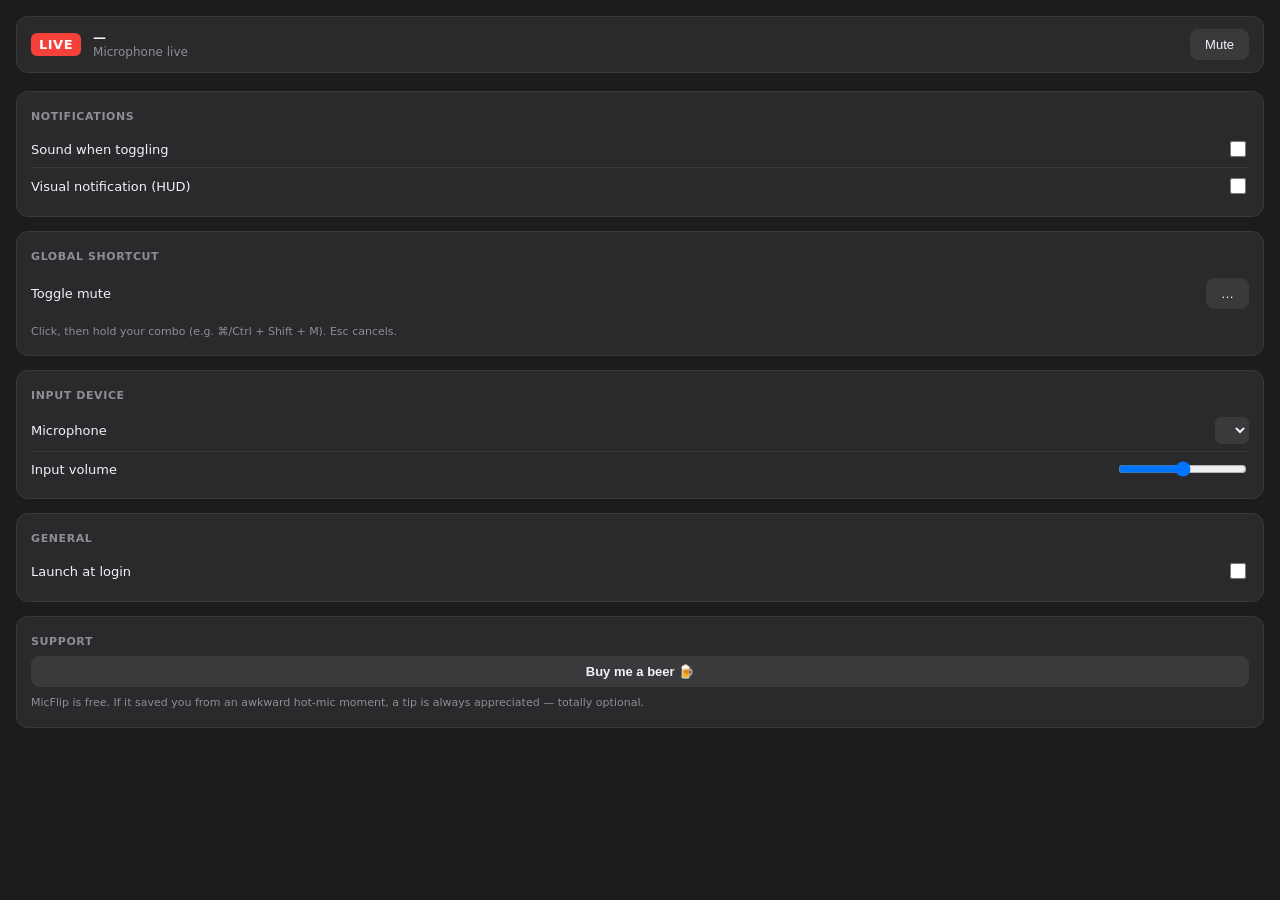
==== ui/index.html @ f05dd5f2 "Initial release: cross-platform MicFlip Tauri 2 app (Rust core + vanilla web UI) that mutes the micr" ====
<!DOCTYPE html>
<html lang="en">
<head>
  <meta charset="UTF-8" />
  <meta name="viewport" content="width=device-width, initial-scale=1.0" />
  <title>MicFlip Settings</title>
  <link rel="stylesheet" href="styles.css" />
</head>
<body>
  <header class="status">
    <div class="badge" id="badge">LIVE</div>
    <div class="status-text">
      <div class="device" id="device">—</div>
      <div class="state" id="state">Microphone live</div>
    </div>
    <button id="toggle" class="toggle">Mute</button>
  </header>

  <section>
    <h2>Notifications</h2>
    <label class="row"><span>Sound when toggling</span>
      <input type="checkbox" id="sound" /></label>
    <label class="row"><span>Visual notification (HUD)</span>
      <input type="checkbox" id="visual" /></label>
  </section>

  <section>
    <h2>Global shortcut</h2>
    <div class="row">
      <span>Toggle mute</span>
      <button id="recorder" class="recorder">…</button>
    </div>
    <p class="hint">Click, then hold your combo (e.g. ⌘/Ctrl + Shift + M). Esc cancels.</p>
  </section>

  <section>
    <h2>Input device</h2>
    <div class="row">
      <span>Microphone</span>
      <select id="devices"></select>
    </div>
    <div class="row" id="volume-row">
      <span>Input volume</span>
      <input type="range" id="volume" min="0" max="1" step="0.01" />
    </div>
  </section>

  <section>
    <h2>General</h2>
    <label class="row"><span>Launch at login</span>
      <input type="checkbox" id="launch" /></label>
  </section>

  <section>
    <h2>Support</h2>
    <button id="beer" class="beer">Buy me a beer 🍺</button>
    <p class="hint">MicFlip is free. If it saved you from an awkward hot-mic moment, a tip is always appreciated — totally optional.</p>
  </section>

  <footer id="footer"></footer>

  <script src="app.js"></script>
</body>
</html>
---- ui/styles.css ----
:root {
  --bg: #1c1c1e;
  --panel: #2a2a2d;
  --text: #f2f2f7;
  --muted: #8e8e93;
  --accent: #f5413a;
  --green: #34c759;
  --border: #3a3a3d;
}

* { box-sizing: border-box; }

html, body {
  margin: 0;
  background: var(--bg);
  color: var(--text);
  font: 13px -apple-system, "Segoe UI", system-ui, sans-serif;
  -webkit-user-select: none;
  user-select: none;
}

body { padding: 16px; }

.status {
  display: flex;
  align-items: center;
  gap: 12px;
  background: var(--panel);
  border: 1px solid var(--border);
  border-radius: 12px;
  padding: 12px 14px;
  margin-bottom: 18px;
}

.badge {
  font-weight: 800;
  letter-spacing: 0.5px;
  color: #fff;
  background: var(--accent);
  padding: 4px 8px;
  border-radius: 6px;
  font-size: 13px;
}
.badge.muted { background: #6b6b70; color: #d8d8da; }

.status-text { flex: 1; }
.device { font-weight: 600; }
.state { color: var(--muted); font-size: 12px; }

.toggle, .beer, .recorder {
  background: #3a3a3d;
  color: var(--text);
  border: 1px solid var(--border);
  border-radius: 8px;
  padding: 7px 14px;
  font-size: 13px;
  cursor: pointer;
}
.toggle:hover, .beer:hover, .recorder:hover { background: #46464a; }
.recorder.recording { border-color: var(--accent); color: var(--accent); }
.beer { width: 100%; font-weight: 600; }

section {
  background: var(--panel);
  border: 1px solid var(--border);
  border-radius: 12px;
  padding: 6px 14px 12px;
  margin-bottom: 14px;
}
h2 {
  font-size: 11px;
  text-transform: uppercase;
  letter-spacing: 0.6px;
  color: var(--muted);
  margin: 12px 0 8px;
}

.row {
  display: flex;
  align-items: center;
  justify-content: space-between;
  padding: 7px 0;
  border-top: 1px solid var(--border);
}
.row:first-of-type { border-top: none; }
.row span { font-size: 13px; }

select, input[type="range"] { max-width: 55%; }
select {
  background: #3a3a3d;
  color: var(--text);
  border: 1px solid var(--border);
  border-radius: 6px;
  padding: 4px 6px;
}

.hint { color: var(--muted); font-size: 11px; margin: 8px 0 4px; line-height: 1.4; }

footer {
  color: var(--muted);
  font-size: 11px;
  text-align: center;
  padding: 4px 0 2px;
}

input[type="checkbox"] { width: 16px; height: 16px; accent-color: var(--accent); }
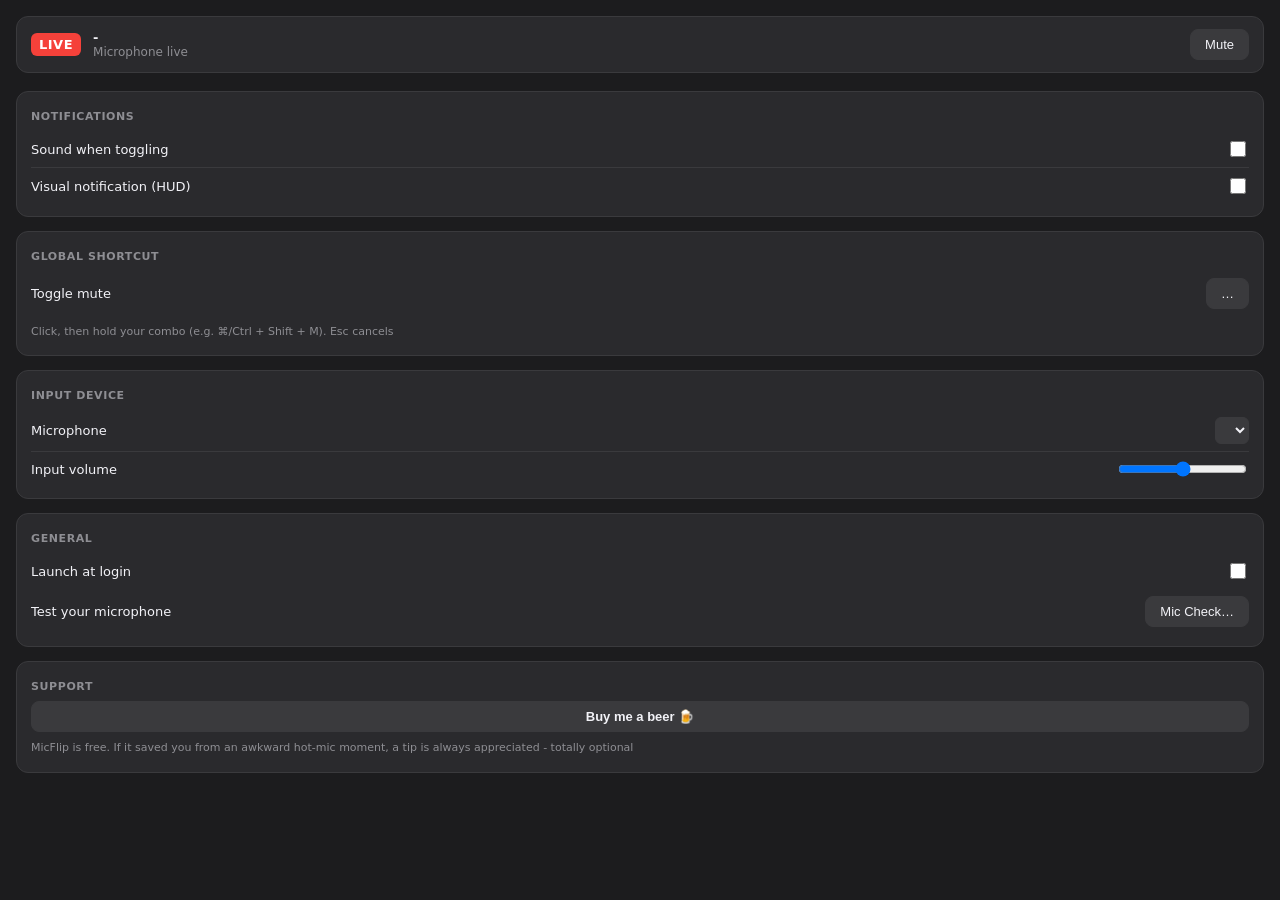
==== commit 05c4933a: "Add Mic Check, audio/visual feedback, and UI fixes - Mic Check window with a live cpal level meter (" ====
--- a/ui/index.html
+++ b/ui/index.html
@@ -10,7 +10,7 @@
   <header class="status">
     <div class="badge" id="badge">LIVE</div>
     <div class="status-text">
-      <div class="device" id="device">—</div>
+      <div class="device" id="device">-</div>
       <div class="state" id="state">Microphone live</div>
     </div>
     <button id="toggle" class="toggle">Mute</button>
@@ -30,7 +30,7 @@
       <span>Toggle mute</span>
       <button id="recorder" class="recorder">…</button>
     </div>
-    <p class="hint">Click, then hold your combo (e.g. ⌘/Ctrl + Shift + M). Esc cancels.</p>
+    <p class="hint">Click, then hold your combo (e.g. ⌘/Ctrl + Shift + M). Esc cancels</p>
   </section>
 
   <section>
@@ -49,12 +49,14 @@
     <h2>General</h2>
     <label class="row"><span>Launch at login</span>
       <input type="checkbox" id="launch" /></label>
+    <div class="row"><span>Test your microphone</span>
+      <button id="miccheck" class="recorder">Mic Check…</button></div>
   </section>
 
   <section>
     <h2>Support</h2>
     <button id="beer" class="beer">Buy me a beer 🍺</button>
-    <p class="hint">MicFlip is free. If it saved you from an awkward hot-mic moment, a tip is always appreciated — totally optional.</p>
+    <p class="hint">MicFlip is free. If it saved you from an awkward hot-mic moment, a tip is always appreciated - totally optional</p>
   </section>
 
   <footer id="footer"></footer>
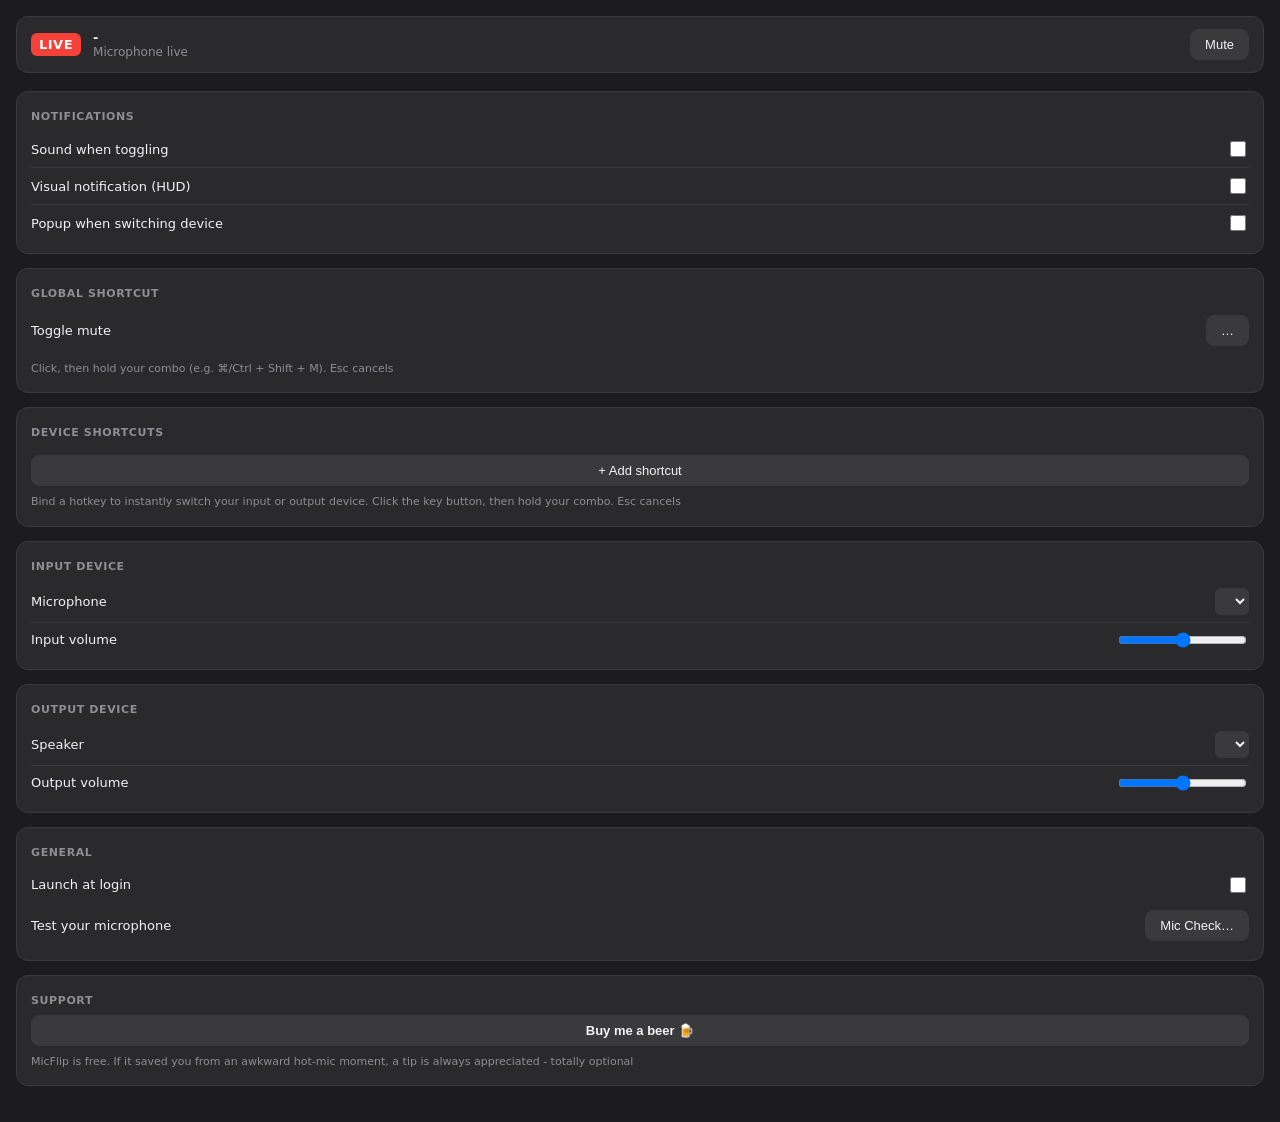
==== commit 34573caa: "Add device-switch hotkeys and output device controls - Map global hotkeys to switch the default inpu" ====
--- a/ui/index.html
+++ b/ui/index.html
@@ -22,6 +22,8 @@
       <input type="checkbox" id="sound" /></label>
     <label class="row"><span>Visual notification (HUD)</span>
       <input type="checkbox" id="visual" /></label>
+    <label class="row"><span>Popup when switching device</span>
+      <input type="checkbox" id="notify-switch" /></label>
   </section>
 
   <section>
@@ -34,6 +36,13 @@
   </section>
 
   <section>
+    <h2>Device shortcuts</h2>
+    <div id="device-hotkeys"></div>
+    <button id="add-hotkey" class="recorder">+ Add shortcut</button>
+    <p class="hint">Bind a hotkey to instantly switch your input or output device. Click the key button, then hold your combo. Esc cancels</p>
+  </section>
+
+  <section>
     <h2>Input device</h2>
     <div class="row">
       <span>Microphone</span>
@@ -42,6 +51,18 @@
     <div class="row" id="volume-row">
       <span>Input volume</span>
       <input type="range" id="volume" min="0" max="1" step="0.01" />
+    </div>
+  </section>
+
+  <section>
+    <h2>Output device</h2>
+    <div class="row">
+      <span>Speaker</span>
+      <select id="output-devices"></select>
+    </div>
+    <div class="row" id="output-volume-row">
+      <span>Output volume</span>
+      <input type="range" id="output-volume" min="0" max="1" step="0.01" />
     </div>
   </section>
 
--- a/ui/styles.css
+++ b/ui/styles.css
@@ -96,6 +96,32 @@
 
 .hint { color: var(--muted); font-size: 11px; margin: 8px 0 4px; line-height: 1.4; }
 
+/* device shortcut rows */
+.hotkey-row {
+  display: flex;
+  align-items: center;
+  gap: 6px;
+  padding: 7px 0;
+  border-top: 1px solid var(--border);
+}
+.hotkey-row:first-child { border-top: none; }
+.hotkey-row select { max-width: none; }
+.hotkey-row .hk-kind { flex: 0 0 auto; }
+.hotkey-row .hk-device { flex: 1 1 auto; min-width: 0; }
+.hotkey-row .hk-keys { flex: 0 0 auto; white-space: nowrap; padding: 6px 10px; }
+.hk-remove {
+  flex: 0 0 auto;
+  background: transparent;
+  border: none;
+  color: var(--muted);
+  font-size: 18px;
+  line-height: 1;
+  cursor: pointer;
+  padding: 0 2px;
+}
+.hk-remove:hover { color: var(--accent); }
+#add-hotkey { width: 100%; margin-top: 8px; }
+
 footer {
   color: var(--muted);
   font-size: 11px;
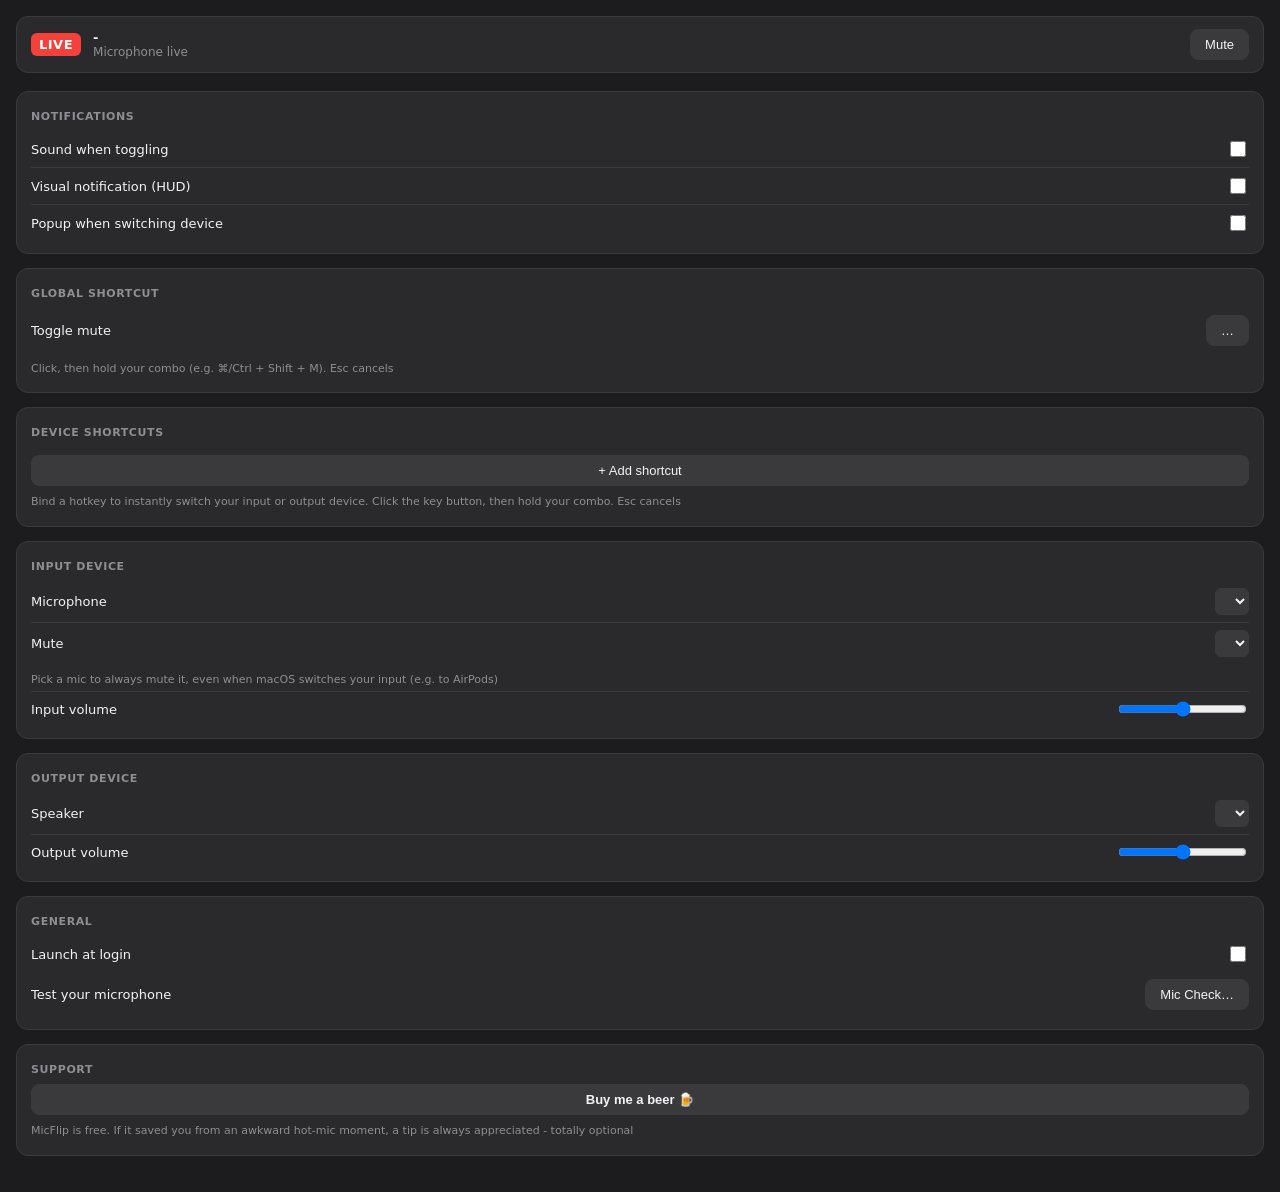
==== commit 2b5fe576: "Let the mute toggle stick to one chosen mic macOS moves the default input whenever AirPods connect, " ====
--- a/ui/index.html
+++ b/ui/index.html
@@ -48,6 +48,11 @@
       <span>Microphone</span>
       <select id="devices"></select>
     </div>
+    <div class="row">
+      <span>Mute</span>
+      <select id="mute-device"></select>
+    </div>
+    <p class="hint">Pick a mic to always mute it, even when macOS switches your input (e.g. to AirPods)</p>
     <div class="row" id="volume-row">
       <span>Input volume</span>
       <input type="range" id="volume" min="0" max="1" step="0.01" />
